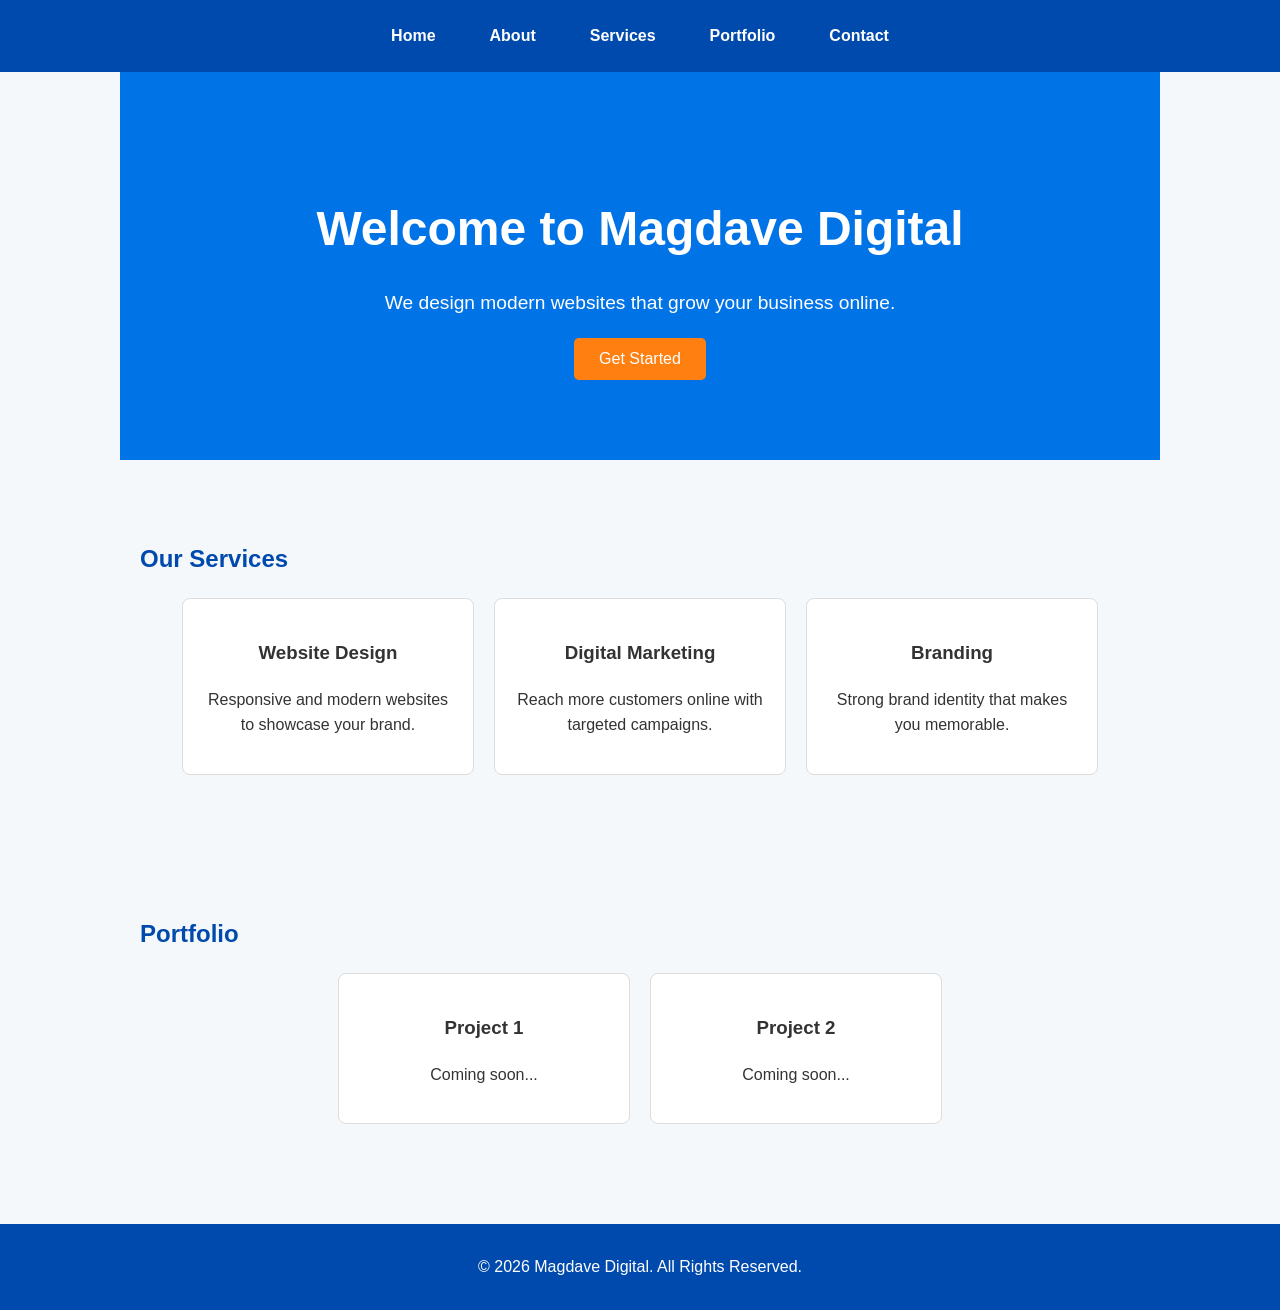
==== index.html @ f0c23b48 "Add files via upload" ====
<!DOCTYPE html>
<html>
<head>
  <title>Magdave Digital</title>
  <link rel="stylesheet" href="style.css">
</head>
<body>

<nav>
  <a href="index.html">Home</a>
  <a href="about.html">About</a>
  <a href="services.html">Services</a>
  <a href="portfolio.html">Portfolio</a>
  <a href="contact.html">Contact</a>
</nav>

<!-- Hero Section -->
<section class="hero">
  <h1>Welcome to Magdave Digital</h1>
  <p>We design modern websites that grow your business online.</p>
  <button class="btn">Get Started</button>
</section>

<!-- Services Preview -->
<section>
  <h2>Our Services</h2>
  <div class="card-container">
    <div class="card">
      <h3>Website Design</h3>
      <p>Responsive and modern websites to showcase your brand.</p>
    </div>
    <div class="card">
      <h3>Digital Marketing</h3>
      <p>Reach more customers online with targeted campaigns.</p>
    </div>
    <div class="card">
      <h3>Branding</h3>
      <p>Strong brand identity that makes you memorable.</p>
    </div>
  </div>
</section>

<!-- Portfolio Preview -->
<section>
  <h2>Portfolio</h2>
  <div class="card-container">
    <div class="card">
      <h3>Project 1</h3>
      <p>Coming soon...</p>
    </div>
    <div class="card">
      <h3>Project 2</h3>
      <p>Coming soon...</p>
    </div>
  </div>
</section>

<footer>
  &copy; 2026 Magdave Digital. All Rights Reserved.
</footer>

</body>
</html>
---- style.css ----
/* General Styles */
body {
  font-family: Arial, sans-serif;
  margin: 0;
  padding: 0;
  line-height: 1.6;
  background-color: #f4f8fb;
  color: #333;
}

/* Navigation */
nav {
  background-color: #004aad; /* blue */
  padding: 15px 20px;
  display: flex;
  justify-content: center;
  flex-wrap: wrap;
}

nav {
  background-color: #004aad; /* blue */
  padding: 15px 20px;
  display: flex;
  justify-content: center;
  flex-wrap: wrap;
  position: sticky;   /* makes it stick */
  top: 0;             /* sticks at the top */
  z-index: 1000;      /* stays above other content */
}

nav a {
  color: white;
  margin: 0 15px;
  text-decoration: none;
  font-weight: bold;
  padding: 8px 12px;
  transition: background 0.3s;
  border-radius: 4px;
}

nav a:hover {
  background-color: #ff7f11; /* orange hover */
  color: #fff;
}

/* Hero Section */
.hero {
  text-align: center;
  padding: 80px 20px;
  background: #0073e6; /* lighter blue */
  color: #fff;
}

.hero h1 {
  font-size: 3em;
  margin-bottom: 20px;
}

.hero p {
  font-size: 1.2em;
}

/* Buttons */
button, .btn {
  background-color: #ff7f11; /* orange */
  color: #fff;
  border: none;
  padding: 12px 25px;
  cursor: pointer;
  font-size: 1em;
  border-radius: 5px;
  transition: background 0.3s;
}

button:hover, .btn:hover {
  background-color: #e66600;
}

/* Sections */
section {
  padding: 60px 20px;
  max-width: 1000px;
  margin: auto;
}

/* Headings */
h2 {
  color: #004aad; /* blue headings */
  margin-bottom: 20px;
}

/* Services / Portfolio Cards */
.card-container {
  display: flex;
  flex-wrap: wrap;
  justify-content: center;
  gap: 20px;
}

.card {
  background-color: #fff;
  border: 1px solid #ddd;
  border-radius: 8px;
  padding: 20px;
  width: 250px;
  text-align: center;
  transition: transform 0.3s;
}

.card:hover {
  transform: translateY(-5px);
  box-shadow: 0 8px 20px rgba(0,0,0,0.1);
}

/* Contact Form */
form {
  display: flex;
  flex-direction: column;
  max-width: 500px;
  margin: auto;
}

form input, form textarea {
  padding: 12px;
  margin-bottom: 15px;
  border-radius: 5px;
  border: 1px solid #ccc;
}

form button {
  align-self: center;
}

/* Footer */
footer {
  text-align: center;
  padding: 30px 20px;
  background-color: #004aad;
  color: #fff;
  margin-top: 40px;
}

/* Responsive */
@media(max-width:768px){
  .card-container {
    flex-direction: column;
    align-items: center;
  }
}

@media(max-width:768px){
  nav {
    flex-direction: column;
    align-items: center;
  }

  nav a {
    margin: 5px 0;
  }

  .card-container {
    flex-direction: column;
    align-items: center;
  }

  .hero h1 {
    font-size: 2em;
  }

  section {
    padding: 40px 15px;
  }
}
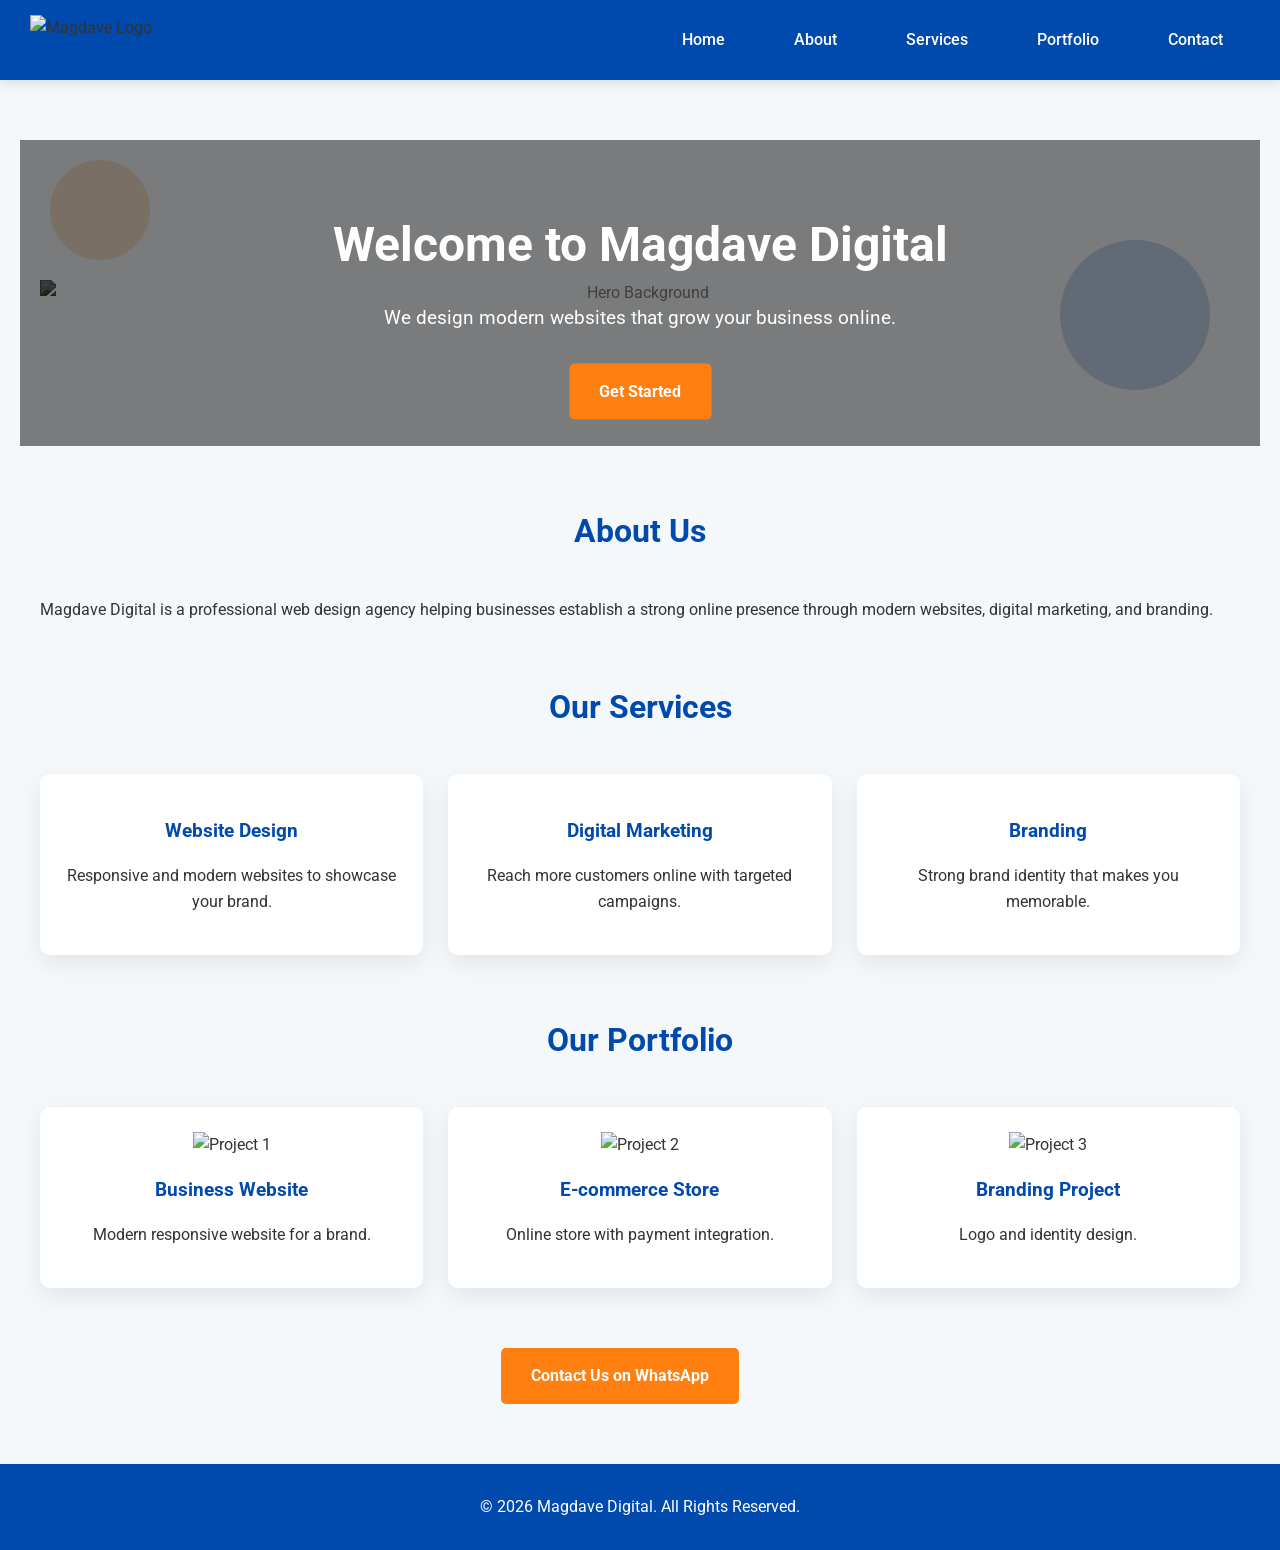
==== commit 981180f2: "Add files via upload" ====
--- a/index.html
+++ b/index.html
@@ -1,28 +1,49 @@
 <!DOCTYPE html>
-<html>
+<html lang="en">
 <head>
+  <meta charset="UTF-8">
+  <meta name="viewport" content="width=device-width, initial-scale=1.0">
   <title>Magdave Digital</title>
   <link rel="stylesheet" href="style.css">
+  <link href="https://fonts.googleapis.com/css2?family=Roboto:wght@400;500;700&display=swap" rel="stylesheet">
 </head>
 <body>
 
-<nav>
-  <a href="index.html">Home</a>
-  <a href="about.html">About</a>
-  <a href="services.html">Services</a>
-  <a href="portfolio.html">Portfolio</a>
-  <a href="contact.html">Contact</a>
+<!-- NAVBAR -->
+<nav class="navbar" id="navbar">
+  <div class="logo-container">
+    <img src="images/logo.png" class="logo" alt="Magdave Logo">
+    <span class="hamburger" id="hamburger">&#9776;</span>
+  </div>
+  <div class="nav-links" id="nav-links">
+    <a href="#hero">Home</a>
+    <a href="#about">About</a>
+    <a href="#services">Services</a>
+    <a href="#portfolio">Portfolio</a>
+    <a href="#contact">Contact</a>
+  </div>
 </nav>
 
-<!-- Hero Section -->
-<section class="hero">
-  <h1>Welcome to Magdave Digital</h1>
-  <p>We design modern websites that grow your business online.</p>
-  <button class="btn">Get Started</button>
+<!-- HERO SECTION -->
+<section class="hero" id="hero">
+  <img src="images/hero.jpg" alt="Hero Background" class="hero-img">
+  <div class="hero-content">
+    <h1>Welcome to Magdave Digital</h1>
+    <p>We design modern websites that grow your business online.</p>
+    <a href="https://wa.me/2348166101044?text=Hello%20Magdave%20Digital" class="btn" target="_blank">Get Started</a>
+  </div>
+  <div class="shape" style="width:100px;height:100px;top:20px;left:30px;background:#ff7f11;"></div>
+  <div class="shape" style="width:150px;height:150px;top:100px;right:50px;background:#004aad;"></div>
 </section>
 
-<!-- Services Preview -->
-<section>
+<!-- ABOUT -->
+<section id="about">
+  <h2>About Us</h2>
+  <p>Magdave Digital is a professional web design agency helping businesses establish a strong online presence through modern websites, digital marketing, and branding.</p>
+</section>
+
+<!-- SERVICES -->
+<section id="services">
   <h2>Our Services</h2>
   <div class="card-container">
     <div class="card">
@@ -40,24 +61,41 @@
   </div>
 </section>
 
-<!-- Portfolio Preview -->
-<section>
-  <h2>Portfolio</h2>
+<!-- PORTFOLIO -->
+<section id="portfolio">
+  <h2>Our Portfolio</h2>
   <div class="card-container">
-    <div class="card">
-      <h3>Project 1</h3>
-      <p>Coming soon...</p>
+
+    <div class="card portfolio-item">
+      <img src="images/project1.jpg" alt="Project 1">
+      <h3>Business Website</h3>
+      <p>Modern responsive website for a brand.</p>
     </div>
-    <div class="card">
-      <h3>Project 2</h3>
-      <p>Coming soon...</p>
+
+    <div class="card portfolio-item">
+      <img src="images/project2.jpg" alt="Project 2">
+      <h3>E-commerce Store</h3>
+      <p>Online store with payment integration.</p>
+    </div>
+
+    <div class="card portfolio-item">
+      <img src="images/project3.jpg" alt="Project 3">
+      <h3>Branding Project</h3>
+      <p>Logo and identity design.</p>
     </div>
   </div>
 </section>
 
+<!-- CONTACT CTA -->
+<section id="contact" style="text-align:center;margin:60px 0;">
+  <a href="https://wa.me/2348166101044?text=Hello%20Magdave%20Digital" class="btn" target="_blank">Contact Us on WhatsApp</a>
+</section>
+
+<!-- FOOTER -->
 <footer>
   &copy; 2026 Magdave Digital. All Rights Reserved.
 </footer>
 
+<script src="script.js"></script>
 </body>
 </html>
--- a/style.css
+++ b/style.css
@@ -8,166 +8,298 @@
   color: #333;
 }
 
-/* Navigation */
+/* NAVIGATION */
 nav {
-  background-color: #004aad; /* blue */
+  background-color: #f1f3f5; /* brand blue */
   padding: 15px 20px;
   display: flex;
   justify-content: center;
-  flex-wrap: wrap;
-}
-
-nav {
-  background-color: #004aad; /* blue */
-  padding: 15px 20px;
-  display: flex;
-  justify-content: center;
-  flex-wrap: wrap;
-  position: sticky;   /* makes it stick */
-  top: 0;             /* sticks at the top */
-  z-index: 1000;      /* stays above other content */
+  align-items: center;
+  flex-wrap: wrap;
+}
+
+nav img.logo {
+  height: 50px;
+  margin-right: 20px;
 }
 
 nav a {
-  color: white;
+  color: #ffffff;
   margin: 0 15px;
   text-decoration: none;
   font-weight: bold;
   padding: 8px 12px;
-  transition: background 0.3s;
   border-radius: 4px;
+  transition: background 0.3s, color 0.3s;
 }
 
 nav a:hover {
-  background-color: #ff7f11; /* orange hover */
+  background-color: #ff7f11; /* bright orange hover */
   color: #fff;
 }
 
-/* Hero Section */
+/* HERO */
 .hero {
   text-align: center;
-  padding: 80px 20px;
-  background: #0073e6; /* lighter blue */
+  padding: 100px 20px;
+  background-size: cover;
+  background-position: center;
   color: #fff;
-}
-
-.hero h1 {
-  font-size: 3em;
-  margin-bottom: 20px;
-}
-
-.hero p {
-  font-size: 1.2em;
-}
-
-/* Buttons */
+  position: relative;
+}
+
+.hero::after {
+  content: "";
+  position: absolute;
+  top: 0;
+  left: 0;
+  width: 100%;
+  height: 100%;
+  background: rgba(0,0,0,0.5); /* overlay for readability */
+  z-index: 1;
+}
+
+.hero-content {
+  position: relative;
+  z-index: 2;
+}
+
+/* BUTTONS / CTAs */
 button, .btn {
-  background-color: #ff7f11; /* orange */
+  background-color: #ff7f11; /* bright orange */
   color: #fff;
   border: none;
   padding: 12px 25px;
   cursor: pointer;
   font-size: 1em;
   border-radius: 5px;
+  text-decoration: none;
+  display: inline-block;
   transition: background 0.3s;
 }
 
 button:hover, .btn:hover {
-  background-color: #e66600;
-}
-
-/* Sections */
+  background-color: #e66600; /* darker orange on hover */
+}
+
+/* SECTIONS */
 section {
   padding: 60px 20px;
   max-width: 1000px;
   margin: auto;
 }
 
-/* Headings */
+/* HEADINGS */
 h2 {
-  color: #004aad; /* blue headings */
+  color: #004aad; /* brand blue for headings */
   margin-bottom: 20px;
 }
 
-/* Services / Portfolio Cards */
-.card-container {
+/* CARDS */
+.card-container, .about-cards, .portfolio-cards {
   display: flex;
   flex-wrap: wrap;
   justify-content: center;
   gap: 20px;
 }
 
-.card {
+.card, .about-cards .card, .portfolio-cards .card {
   background-color: #fff;
-  border: 1px solid #ddd;
-  border-radius: 8px;
+  border-radius: 10px;
   padding: 20px;
-  width: 250px;
-  text-align: center;
-  transition: transform 0.3s;
+  flex: 1 1 300px;
+  text-align: center;
+  box-shadow: 0 8px 20px rgba(0,0,0,0.05);
+  transition: transform 0.3s, box-shadow 0.3s;
 }
 
 .card:hover {
   transform: translateY(-5px);
-  box-shadow: 0 8px 20px rgba(0,0,0,0.1);
-}
-
-/* Contact Form */
-form {
-  display: flex;
-  flex-direction: column;
-  max-width: 500px;
-  margin: auto;
-}
-
-form input, form textarea {
-  padding: 12px;
+  box-shadow: 0 12px 25px rgba(0,0,0,0.1);
+}
+
+/* Portfolio images */
+.portfolio-cards img {
+  width: 100%;
+  border-radius: 10px;
   margin-bottom: 15px;
-  border-radius: 5px;
-  border: 1px solid #ccc;
-}
-
-form button {
-  align-self: center;
-}
-
-/* Footer */
+}
+
+/* FOOTER */
 footer {
   text-align: center;
   padding: 30px 20px;
-  background-color: #004aad;
+  background-color: #004aad; /* brand blue */
   color: #fff;
   margin-top: 40px;
 }
 
 /* Responsive */
 @media(max-width:768px){
-  .card-container {
+  nav {
+    flex-direction: column;
+  }
+  nav img.logo {
+    margin-bottom: 10px;
+  }
+  .card-container, .about-cards, .portfolio-cards {
     flex-direction: column;
     align-items: center;
   }
 }
 
+/* Services Cards */
+.services-cards {
+  display: flex;
+  flex-wrap: wrap;
+  justify-content: center;
+  gap: 20px;
+  max-width: 1200px;
+  margin: 50px auto;
+}
+
+.services-cards .card {
+  background: #fff;
+  border-radius: 10px;
+  padding: 20px;
+  flex: 1 1 300px;
+  text-align: center;
+  box-shadow: 0 8px 20px rgba(0,0,0,0.05);
+  transition: transform 0.3s, box-shadow 0.3s;
+}
+
+.services-cards .card:hover {
+  transform: translateY(-5px);
+  box-shadow: 0 12px 25px rgba(0,0,0,0.1);
+}
+
+.services-cards img {
+  width: 100%;
+  border-radius: 10px;
+  margin-bottom: 15px;
+}
+
+/* Why Choose Us Cards */
+.why-choose-us {
+  max-width: 1000px;
+  margin: 50px auto;
+  text-align: center;
+}
+
+.why-choose-us .card-container {
+  display: flex;
+  flex-wrap: wrap;
+  justify-content: center;
+  gap: 20px;
+}
+
+.why-choose-us .card {
+  flex: 1 1 250px;
+  background: #fff;
+  border-radius: 10px;
+  padding: 20px;
+  box-shadow: 0 8px 20px rgba(0,0,0,0.05);
+  transition: transform 0.3s, box-shadow 0.3s;
+}
+
+.why-choose-us .card:hover {
+  transform: translateY(-5px);
+  box-shadow: 0 12px 25px rgba(0,0,0,0.1);
+}
+
+.why-choose-us h2 {
+  color: #004aad;
+  margin-bottom: 30px;
+}
+
+/* Responsive */
 @media(max-width:768px){
-  nav {
+  .services-cards, .why-choose-us .card-container {
     flex-direction: column;
     align-items: center;
   }
-
-  nav a {
-    margin: 5px 0;
-  }
-
-  .card-container {
-    flex-direction: column;
-    align-items: center;
-  }
-
-  .hero h1 {
-    font-size: 2em;
-  }
-
-  section {
-    padding: 40px 15px;
-  }
+}
+
+nav {
+  background-color: #004aad; /* blue */
+  padding: 15px 20px;
+  display: flex;
+  justify-content: center;
+  flex-wrap: wrap;
+  position: sticky;   /* makes it stick */
+  top: 0;             /* sticks at the top */
+  z-index: 1000;      /* stays above other content */
+}
+
+/* GENERAL */
+body {
+  font-family: 'Roboto', sans-serif;
+  margin: 0; padding: 0;
+  line-height: 1.6;
+  background-color: #f4f8fb;
+  color: #333;
+  scroll-behavior: smooth;
+  overflow-x: hidden;
+}
+
+/* NAVBAR */
+.navbar {
+  position: sticky; top: 0;
+  display: flex; justify-content: space-between; align-items: center;
+  padding: 15px 30px;
+  background-color: #004aad;
+  z-index: 1000;
+  box-shadow: 0 4px 10px rgba(0,0,0,0.1);
+  transition: background 0.3s;
+}
+
+.navbar.scrolled { background-color: rgba(0,74,173,0.95); }
+
+.logo-container { display: flex; align-items: center; gap: 15px; }
+
+.logo { height: 50px; }
+
+.nav-links { display: flex; gap: 15px; }
+
+.nav-links a {
+  color: #fff; text-decoration: none; font-weight: 500;
+  padding: 8px 12px; border-radius: 4px;
+  transition: 0.3s;
+}
+.nav-links a:hover { background-color: #ff7f11; transform: scale(1.05); }
+
+/* Hamburger Menu */
+.hamburger { display:none; font-size:30px; cursor:pointer; color:#fff; }
+
+/* HERO */
+.hero { position: relative; text-align: center; overflow: hidden; padding:140px 20px; }
+.hero-img { width:100%; height:auto; filter: brightness(50%); display:block; }
+.hero-content { position: absolute; top:50%; left:50%; transform: translate(-50%,-50%); color:#fff; max-width:800px; }
+.hero-content h1 { font-size:3em; margin-bottom:20px; }
+.hero-content p { font-size:1.2em; margin-bottom:30px; }
+.btn { background-color:#ff7f11; color:#fff; padding:15px 30px; text-decoration:none; font-weight:bold; border-radius:5px; transition:0.3s; }
+.btn:hover { background-color:#e66600; transform:scale(1.05); }
+
+/* CARDS */
+section { max-width:1200px; margin:60px auto; padding:0 20px; position: relative; }
+section h2 { text-align:center; color:#004aad; margin-bottom:40px; font-size:2em; }
+.card-container { display:flex; gap:25px; flex-wrap:wrap; justify-content:center; }
+.card { background:#fff; border-radius:10px; padding:25px; width:280px; text-align:center; box-shadow:0 8px 25px rgba(0,0,0,0.08); transition: transform 0.3s, box-shadow 0.3s; }
+.card:hover { transform:translateY(-10px); box-shadow:0 12px 30px rgba(0,0,0,0.15); }
+.card h3 { color:#004aad; margin-bottom:15px; }
+
+/* FLOATING SHAPES */
+.shape { position:absolute; border-radius:50%; opacity:0.2; z-index:0; animation: float 6s ease-in-out infinite alternate; }
+@keyframes float { 0% { transform: translateY(0px) translateX(0px); } 100% { transform: translateY(-20px) translateX(20px); } }
+
+/* FOOTER */
+footer { text-align:center; padding:30px 20px; background:#004aad; color:#fff; margin-top:60px; }
+
+/* RESPONSIVE */
+@media(max-width:900px) {
+  .card-container { flex-direction:column; align-items:center; }
+  .hero-content h1 { font-size:2.2em; }
+  .nav-links { display:none; flex-direction:column; background:#004aad; position:absolute; top:60px; right:0; width:200px; border-radius:5px; padding:15px; }
+  .nav-links.active { display:flex; }
+  .hamburger { display:block; }
 }
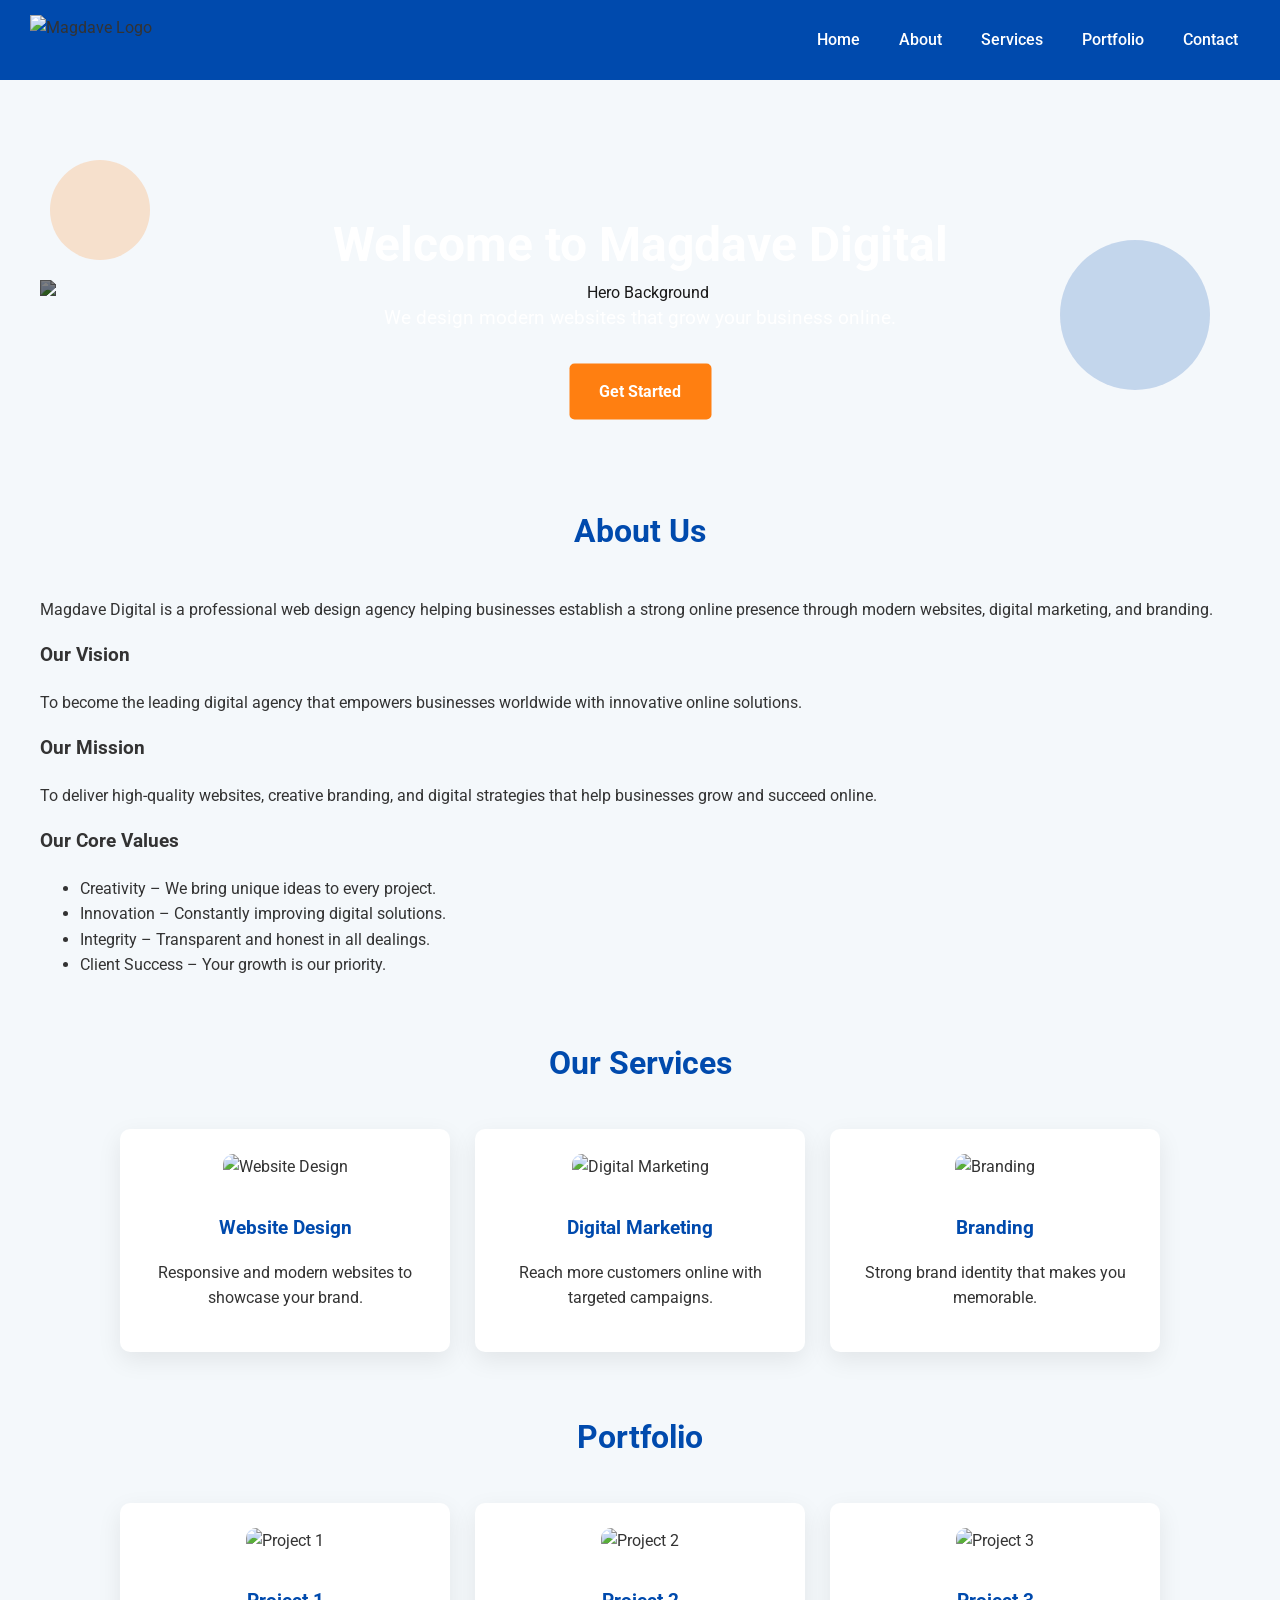
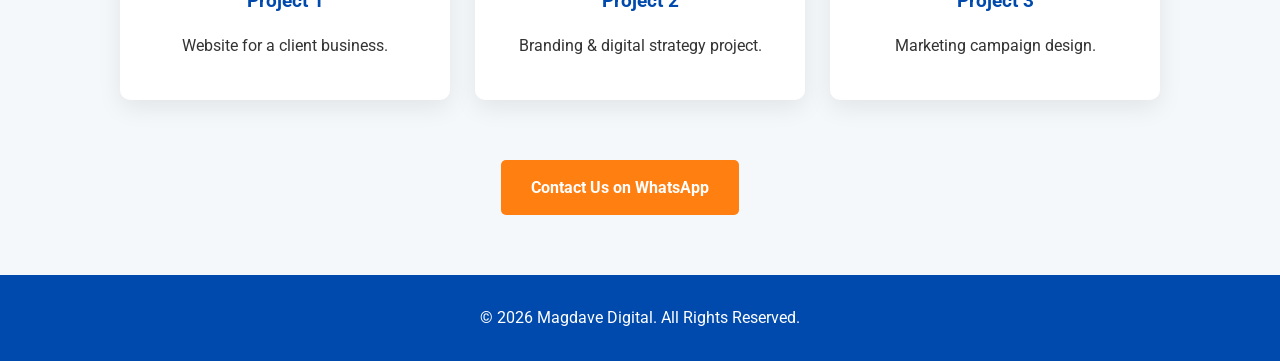
==== commit 3593ce54: "Add files via upload" ====
--- a/index.html
+++ b/index.html
@@ -12,76 +12,96 @@
 <!-- NAVBAR -->
 <nav class="navbar" id="navbar">
   <div class="logo-container">
-    <img src="images/logo.png" class="logo" alt="Magdave Logo">
+    <!-- Logo Placeholder -->
+    <img src="https://res.cloudinary.com/dzq20rwzg/image/upload/v1773818804/logo_nztpli.png" class="logo" alt="Magdave Logo">
     <span class="hamburger" id="hamburger">&#9776;</span>
   </div>
   <div class="nav-links" id="nav-links">
-    <a href="#hero">Home</a>
-    <a href="#about">About</a>
-    <a href="#services">Services</a>
-    <a href="#portfolio">Portfolio</a>
-    <a href="#contact">Contact</a>
+    <a href="index.html">Home</a>
+    <a href="about.html">About</a>
+    <a href="services.html">Services</a>
+    <a href="portfolio.html">Portfolio</a>
+    <a href="contact.html">Contact</a>
   </div>
 </nav>
 
 <!-- HERO SECTION -->
 <section class="hero" id="hero">
-  <img src="images/hero.jpg" alt="Hero Background" class="hero-img">
+  <!-- Hero Image Placeholder -->
+  <img src="https://res.cloudinary.com/dzq20rwzg/image/upload/v1773818803/hero_hyhqhw.jpg" alt="Hero Background" class="hero-img">
   <div class="hero-content">
     <h1>Welcome to Magdave Digital</h1>
     <p>We design modern websites that grow your business online.</p>
     <a href="https://wa.me/2348166101044?text=Hello%20Magdave%20Digital" class="btn" target="_blank">Get Started</a>
   </div>
+  <!-- Decorative shapes -->
   <div class="shape" style="width:100px;height:100px;top:20px;left:30px;background:#ff7f11;"></div>
   <div class="shape" style="width:150px;height:150px;top:100px;right:50px;background:#004aad;"></div>
 </section>
 
-<!-- ABOUT -->
+<!-- ABOUT SECTION -->
 <section id="about">
   <h2>About Us</h2>
   <p>Magdave Digital is a professional web design agency helping businesses establish a strong online presence through modern websites, digital marketing, and branding.</p>
+
+  <!-- Vision -->
+  <h3>Our Vision</h3>
+  <p>To become the leading digital agency that empowers businesses worldwide with innovative online solutions.</p>
+
+  <!-- Mission -->
+  <h3>Our Mission</h3>
+  <p>To deliver high-quality websites, creative branding, and digital strategies that help businesses grow and succeed online.</p>
+
+  <!-- Core Values -->
+  <h3>Our Core Values</h3>
+  <ul>
+    <li>Creativity – We bring unique ideas to every project.</li>
+    <li>Innovation – Constantly improving digital solutions.</li>
+    <li>Integrity – Transparent and honest in all dealings.</li>
+    <li>Client Success – Your growth is our priority.</li>
+  </ul>
 </section>
 
-<!-- SERVICES -->
+<!-- SERVICES SECTION -->
 <section id="services">
   <h2>Our Services</h2>
   <div class="card-container">
     <div class="card">
+      <img src="https://res.cloudinary.com/dzq20rwzg/image/upload/v1773819489/african-american-it-professional-managing-ai-system-machine-learning_pyeizo.jpg" alt="Website Design">
       <h3>Website Design</h3>
       <p>Responsive and modern websites to showcase your brand.</p>
     </div>
     <div class="card">
+      <img src="https://res.cloudinary.com/dzq20rwzg/image/upload/v1773819485/digital-marketing-icons-vector-6266766_zmsrp7.avif" alt="Digital Marketing">
       <h3>Digital Marketing</h3>
       <p>Reach more customers online with targeted campaigns.</p>
     </div>
     <div class="card">
+      <img src="https://res.cloudinary.com/dzq20rwzg/image/upload/v1773819485/images_8_zedcwt.jpg" alt="Branding">
       <h3>Branding</h3>
       <p>Strong brand identity that makes you memorable.</p>
     </div>
   </div>
 </section>
 
-<!-- PORTFOLIO -->
+<!-- PORTFOLIO SECTION -->
 <section id="portfolio">
-  <h2>Our Portfolio</h2>
+  <h2>Portfolio</h2>
   <div class="card-container">
-
     <div class="card portfolio-item">
-      <img src="images/project1.jpg" alt="Project 1">
-      <h3>Business Website</h3>
-      <p>Modern responsive website for a brand.</p>
+      <img src="https://res.cloudinary.com/dzq20rwzg/image/upload/v1770821874/new_logo_dkn0au.jpg" alt="Project 1">
+      <h3>Project 1</h3>
+      <p>Website for a client business.</p>
     </div>
-
     <div class="card portfolio-item">
-      <img src="images/project2.jpg" alt="Project 2">
-      <h3>E-commerce Store</h3>
-      <p>Online store with payment integration.</p>
+      <img src="https://res.cloudinary.com/dzq20rwzg/image/upload/v1770841883/real_log_sjfwdt.jpg" alt="Project 2">
+      <h3>Project 2</h3>
+      <p>Branding & digital strategy project.</p>
     </div>
-
     <div class="card portfolio-item">
-      <img src="images/project3.jpg" alt="Project 3">
-      <h3>Branding Project</h3>
-      <p>Logo and identity design.</p>
+      <img src="https://res.cloudinary.com/dzq20rwzg/image/upload/v1773819485/digital-marketing-icons-vector-6266766_zmsrp7.avif" alt="Project 3">
+      <h3>Project 3</h3>
+      <p>Marketing campaign design.</p>
     </div>
   </div>
 </section>
--- a/style.css
+++ b/style.css
@@ -1,240 +1,10 @@
-/* General Styles */
-body {
-  font-family: Arial, sans-serif;
-  margin: 0;
-  padding: 0;
-  line-height: 1.6;
-  background-color: #f4f8fb;
-  color: #333;
-}
-
-/* NAVIGATION */
-nav {
-  background-color: #f1f3f5; /* brand blue */
-  padding: 15px 20px;
-  display: flex;
-  justify-content: center;
-  align-items: center;
-  flex-wrap: wrap;
-}
-
-nav img.logo {
-  height: 50px;
-  margin-right: 20px;
-}
-
-nav a {
-  color: #ffffff;
-  margin: 0 15px;
-  text-decoration: none;
-  font-weight: bold;
-  padding: 8px 12px;
-  border-radius: 4px;
-  transition: background 0.3s, color 0.3s;
-}
-
-nav a:hover {
-  background-color: #ff7f11; /* bright orange hover */
-  color: #fff;
-}
-
-/* HERO */
-.hero {
-  text-align: center;
-  padding: 100px 20px;
-  background-size: cover;
-  background-position: center;
-  color: #fff;
-  position: relative;
-}
-
-.hero::after {
-  content: "";
-  position: absolute;
-  top: 0;
-  left: 0;
-  width: 100%;
-  height: 100%;
-  background: rgba(0,0,0,0.5); /* overlay for readability */
-  z-index: 1;
-}
-
-.hero-content {
-  position: relative;
-  z-index: 2;
-}
-
-/* BUTTONS / CTAs */
-button, .btn {
-  background-color: #ff7f11; /* bright orange */
-  color: #fff;
-  border: none;
-  padding: 12px 25px;
-  cursor: pointer;
-  font-size: 1em;
-  border-radius: 5px;
-  text-decoration: none;
-  display: inline-block;
-  transition: background 0.3s;
-}
-
-button:hover, .btn:hover {
-  background-color: #e66600; /* darker orange on hover */
-}
-
-/* SECTIONS */
-section {
-  padding: 60px 20px;
-  max-width: 1000px;
-  margin: auto;
-}
-
-/* HEADINGS */
-h2 {
-  color: #004aad; /* brand blue for headings */
-  margin-bottom: 20px;
-}
-
-/* CARDS */
-.card-container, .about-cards, .portfolio-cards {
-  display: flex;
-  flex-wrap: wrap;
-  justify-content: center;
-  gap: 20px;
-}
-
-.card, .about-cards .card, .portfolio-cards .card {
-  background-color: #fff;
-  border-radius: 10px;
-  padding: 20px;
-  flex: 1 1 300px;
-  text-align: center;
-  box-shadow: 0 8px 20px rgba(0,0,0,0.05);
-  transition: transform 0.3s, box-shadow 0.3s;
-}
-
-.card:hover {
-  transform: translateY(-5px);
-  box-shadow: 0 12px 25px rgba(0,0,0,0.1);
-}
-
-/* Portfolio images */
-.portfolio-cards img {
-  width: 100%;
-  border-radius: 10px;
-  margin-bottom: 15px;
-}
-
-/* FOOTER */
-footer {
-  text-align: center;
-  padding: 30px 20px;
-  background-color: #004aad; /* brand blue */
-  color: #fff;
-  margin-top: 40px;
-}
-
-/* Responsive */
-@media(max-width:768px){
-  nav {
-    flex-direction: column;
-  }
-  nav img.logo {
-    margin-bottom: 10px;
-  }
-  .card-container, .about-cards, .portfolio-cards {
-    flex-direction: column;
-    align-items: center;
-  }
-}
-
-/* Services Cards */
-.services-cards {
-  display: flex;
-  flex-wrap: wrap;
-  justify-content: center;
-  gap: 20px;
-  max-width: 1200px;
-  margin: 50px auto;
-}
-
-.services-cards .card {
-  background: #fff;
-  border-radius: 10px;
-  padding: 20px;
-  flex: 1 1 300px;
-  text-align: center;
-  box-shadow: 0 8px 20px rgba(0,0,0,0.05);
-  transition: transform 0.3s, box-shadow 0.3s;
-}
-
-.services-cards .card:hover {
-  transform: translateY(-5px);
-  box-shadow: 0 12px 25px rgba(0,0,0,0.1);
-}
-
-.services-cards img {
-  width: 100%;
-  border-radius: 10px;
-  margin-bottom: 15px;
-}
-
-/* Why Choose Us Cards */
-.why-choose-us {
-  max-width: 1000px;
-  margin: 50px auto;
-  text-align: center;
-}
-
-.why-choose-us .card-container {
-  display: flex;
-  flex-wrap: wrap;
-  justify-content: center;
-  gap: 20px;
-}
-
-.why-choose-us .card {
-  flex: 1 1 250px;
-  background: #fff;
-  border-radius: 10px;
-  padding: 20px;
-  box-shadow: 0 8px 20px rgba(0,0,0,0.05);
-  transition: transform 0.3s, box-shadow 0.3s;
-}
-
-.why-choose-us .card:hover {
-  transform: translateY(-5px);
-  box-shadow: 0 12px 25px rgba(0,0,0,0.1);
-}
-
-.why-choose-us h2 {
-  color: #004aad;
-  margin-bottom: 30px;
-}
-
-/* Responsive */
-@media(max-width:768px){
-  .services-cards, .why-choose-us .card-container {
-    flex-direction: column;
-    align-items: center;
-  }
-}
-
-nav {
-  background-color: #004aad; /* blue */
-  padding: 15px 20px;
-  display: flex;
-  justify-content: center;
-  flex-wrap: wrap;
-  position: sticky;   /* makes it stick */
-  top: 0;             /* sticks at the top */
-  z-index: 1000;      /* stays above other content */
-}
-
-/* GENERAL */
+/* =========================
+   GENERAL STYLES
+========================= */
 body {
   font-family: 'Roboto', sans-serif;
-  margin: 0; padding: 0;
+  margin: 0; 
+  padding: 0;
   line-height: 1.6;
   background-color: #f4f8fb;
   color: #333;
@@ -242,64 +12,194 @@
   overflow-x: hidden;
 }
 
-/* NAVBAR */
+a { text-decoration: none; }
+
+/* =========================
+   NAVBAR
+========================= */
 .navbar {
-  position: sticky; top: 0;
-  display: flex; justify-content: space-between; align-items: center;
+  background-color: #004aad; /* brand blue */
   padding: 15px 30px;
-  background-color: #004aad;
+  display: flex;
+  justify-content: space-between;
+  align-items: center;
+  position: sticky;
+  top: 0;
   z-index: 1000;
-  box-shadow: 0 4px 10px rgba(0,0,0,0.1);
-  transition: background 0.3s;
-}
-
-.navbar.scrolled { background-color: rgba(0,74,173,0.95); }
+}
 
 .logo-container { display: flex; align-items: center; gap: 15px; }
-
 .logo { height: 50px; }
 
-.nav-links { display: flex; gap: 15px; }
+.nav-links {
+  display: flex; 
+  gap: 15px;
+}
 
 .nav-links a {
-  color: #fff; text-decoration: none; font-weight: 500;
-  padding: 8px 12px; border-radius: 4px;
+  color: #fff;
+  font-weight: 500;
+  padding: 8px 12px;
+  border-radius: 4px;
   transition: 0.3s;
 }
-.nav-links a:hover { background-color: #ff7f11; transform: scale(1.05); }
-
-/* Hamburger Menu */
-.hamburger { display:none; font-size:30px; cursor:pointer; color:#fff; }
-
-/* HERO */
-.hero { position: relative; text-align: center; overflow: hidden; padding:140px 20px; }
-.hero-img { width:100%; height:auto; filter: brightness(50%); display:block; }
-.hero-content { position: absolute; top:50%; left:50%; transform: translate(-50%,-50%); color:#fff; max-width:800px; }
-.hero-content h1 { font-size:3em; margin-bottom:20px; }
-.hero-content p { font-size:1.2em; margin-bottom:30px; }
-.btn { background-color:#ff7f11; color:#fff; padding:15px 30px; text-decoration:none; font-weight:bold; border-radius:5px; transition:0.3s; }
-.btn:hover { background-color:#e66600; transform:scale(1.05); }
-
-/* CARDS */
-section { max-width:1200px; margin:60px auto; padding:0 20px; position: relative; }
-section h2 { text-align:center; color:#004aad; margin-bottom:40px; font-size:2em; }
-.card-container { display:flex; gap:25px; flex-wrap:wrap; justify-content:center; }
-.card { background:#fff; border-radius:10px; padding:25px; width:280px; text-align:center; box-shadow:0 8px 25px rgba(0,0,0,0.08); transition: transform 0.3s, box-shadow 0.3s; }
-.card:hover { transform:translateY(-10px); box-shadow:0 12px 30px rgba(0,0,0,0.15); }
-.card h3 { color:#004aad; margin-bottom:15px; }
-
-/* FLOATING SHAPES */
-.shape { position:absolute; border-radius:50%; opacity:0.2; z-index:0; animation: float 6s ease-in-out infinite alternate; }
-@keyframes float { 0% { transform: translateY(0px) translateX(0px); } 100% { transform: translateY(-20px) translateX(20px); } }
-
-/* FOOTER */
-footer { text-align:center; padding:30px 20px; background:#004aad; color:#fff; margin-top:60px; }
-
-/* RESPONSIVE */
+
+.nav-links a:hover {
+  background-color: #ff7f11;
+  transform: scale(1.05);
+}
+
+/* Hamburger Menu (Mobile) */
+.hamburger { display: none; font-size: 30px; cursor: pointer; color: #fff; }
+
+/* =========================
+   HERO SECTION
+========================= */
+.hero {
+  position: relative;
+  text-align: center;
+  padding: 140px 20px;
+  overflow: hidden;
+}
+
+.hero-img {
+  width: 100%;
+  height: auto;
+  filter: brightness(50%);
+  display: block;
+}
+
+.hero-content {
+  position: absolute;
+  top: 50%;
+  left: 50%;
+  transform: translate(-50%, -50%);
+  color: #fff;
+  max-width: 800px;
+}
+
+.hero-content h1 {
+  font-size: 3em;
+  margin-bottom: 20px;
+}
+
+.hero-content p {
+  font-size: 1.2em;
+  margin-bottom: 30px;
+}
+
+.btn {
+  background-color: #ff7f11; 
+  color: #fff;
+  padding: 15px 30px;
+  font-weight: bold;
+  border-radius: 5px;
+  display: inline-block;
+  transition: 0.3s;
+}
+
+.btn:hover { background-color: #e66600; transform: scale(1.05); }
+
+/* =========================
+   SECTIONS & HEADINGS
+========================= */
+section {
+  max-width: 1200px;
+  margin: 60px auto;
+  padding: 0 20px;
+  position: relative;
+}
+
+section h2 {
+  text-align: center;
+  color: #004aad;
+  margin-bottom: 40px;
+  font-size: 2em;
+}
+
+/* =========================
+   CARDS (Services / Portfolio / About)
+========================= */
+.card-container, .services-cards, .portfolio-cards, .about-cards {
+  display: flex;
+  flex-wrap: wrap;
+  justify-content: center;
+  gap: 25px;
+}
+
+.card {
+  background: #fff;
+  border-radius: 10px;
+  padding: 25px;
+  width: 280px;
+  text-align: center;
+  box-shadow: 0 8px 25px rgba(0,0,0,0.08);
+  transition: transform 0.3s, box-shadow 0.3s;
+}
+
+.card:hover {
+  transform: translateY(-10px);
+  box-shadow: 0 12px 30px rgba(0,0,0,0.15);
+}
+
+.card h3 {
+  color: #004aad;
+  margin-bottom: 15px;
+}
+
+.card img {
+  width: 100%;
+  border-radius: 10px;
+  margin-bottom: 15px;
+}
+
+/* =========================
+   FLOATING SHAPES (HOME HERO)
+========================= */
+.shape {
+  position: absolute;
+  border-radius: 50%;
+  opacity: 0.2;
+  z-index: 0;
+  animation: float 6s ease-in-out infinite alternate;
+}
+
+@keyframes float {
+  0% { transform: translateY(0px) translateX(0px); }
+  100% { transform: translateY(-20px) translateX(20px); }
+}
+
+/* =========================
+   FOOTER
+========================= */
+footer {
+  text-align: center;
+  padding: 30px 20px;
+  background: #004aad;
+  color: #fff;
+  margin-top: 60px;
+}
+
+/* =========================
+   RESPONSIVE
+========================= */
 @media(max-width:900px) {
-  .card-container { flex-direction:column; align-items:center; }
-  .hero-content h1 { font-size:2.2em; }
-  .nav-links { display:none; flex-direction:column; background:#004aad; position:absolute; top:60px; right:0; width:200px; border-radius:5px; padding:15px; }
-  .nav-links.active { display:flex; }
-  .hamburger { display:block; }
+  .card-container, .services-cards, .portfolio-cards, .about-cards {
+    flex-direction: column;
+    align-items: center;
+  }
+  .hero-content h1 { font-size: 2.2em; }
+  .nav-links {
+    display: none;
+    flex-direction: column;
+    background: #004aad;
+    position: absolute;
+    top: 60px;
+    right: 0;
+    width: 200px;
+    border-radius: 5px;
+    padding: 15px;
+  }
+  .nav-links.active { display: flex; }
+  .hamburger { display: block; }
 }
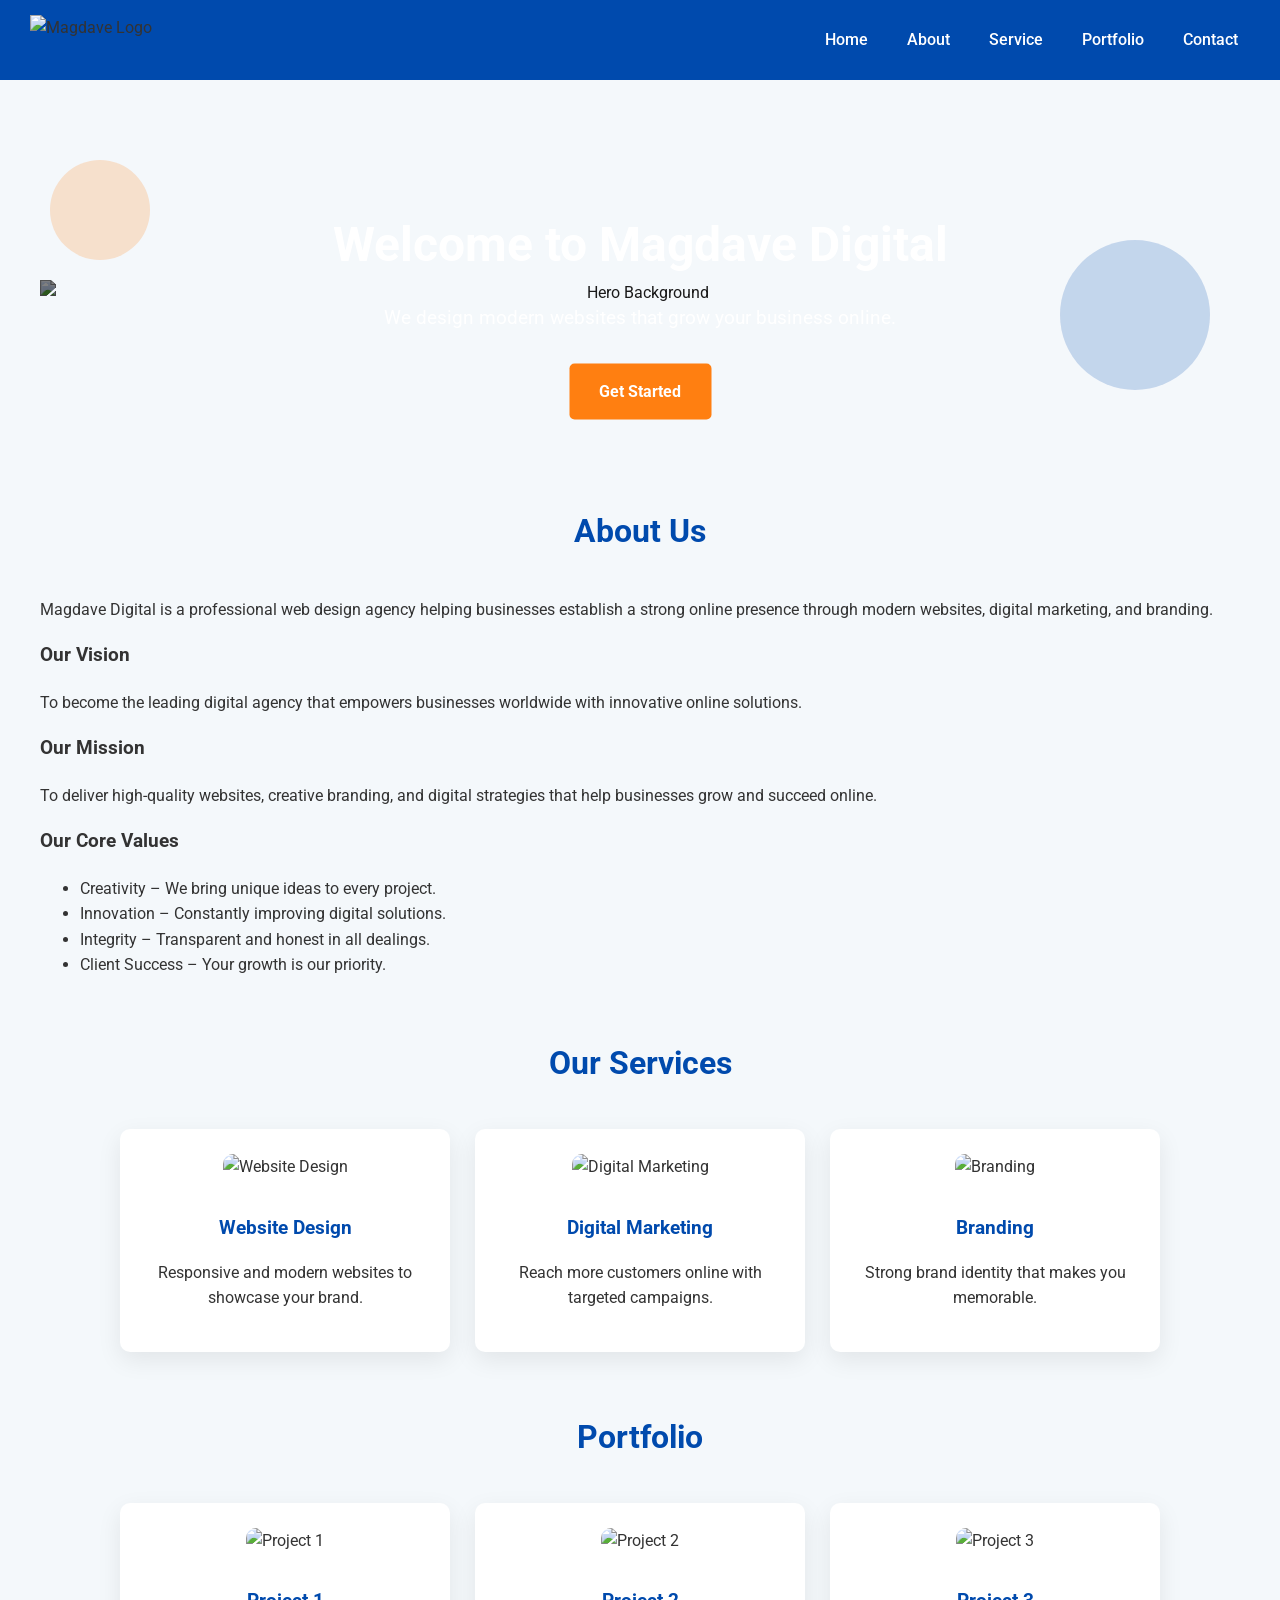
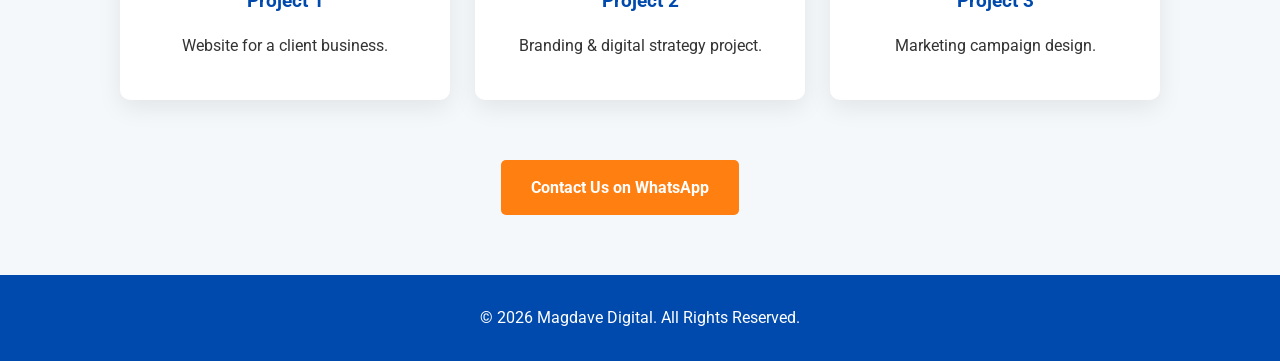
==== commit 3c40b6f0: "Add files via upload" ====
--- a/index.html
+++ b/index.html
@@ -19,7 +19,7 @@
   <div class="nav-links" id="nav-links">
     <a href="index.html">Home</a>
     <a href="about.html">About</a>
-    <a href="services.html">Services</a>
+    <a href="service.html">Service</a>
     <a href="portfolio.html">Portfolio</a>
     <a href="contact.html">Contact</a>
   </div>
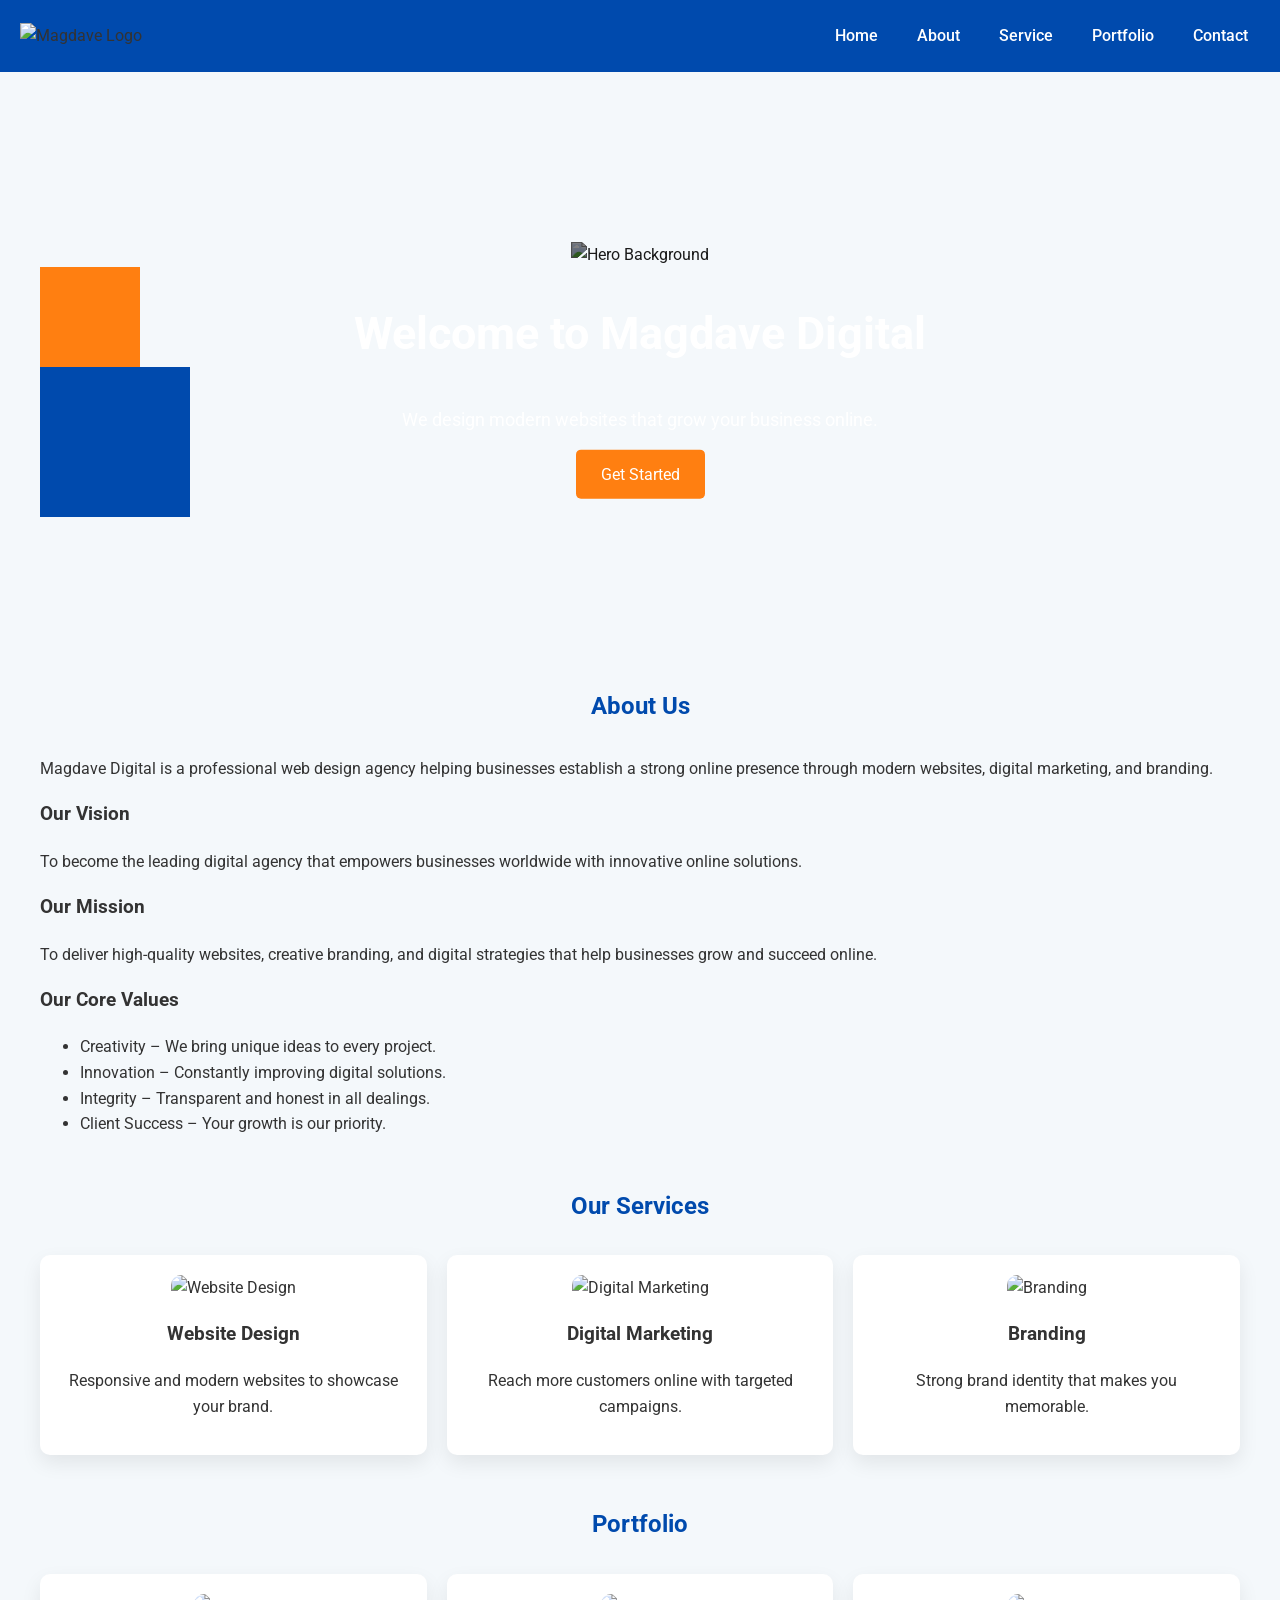
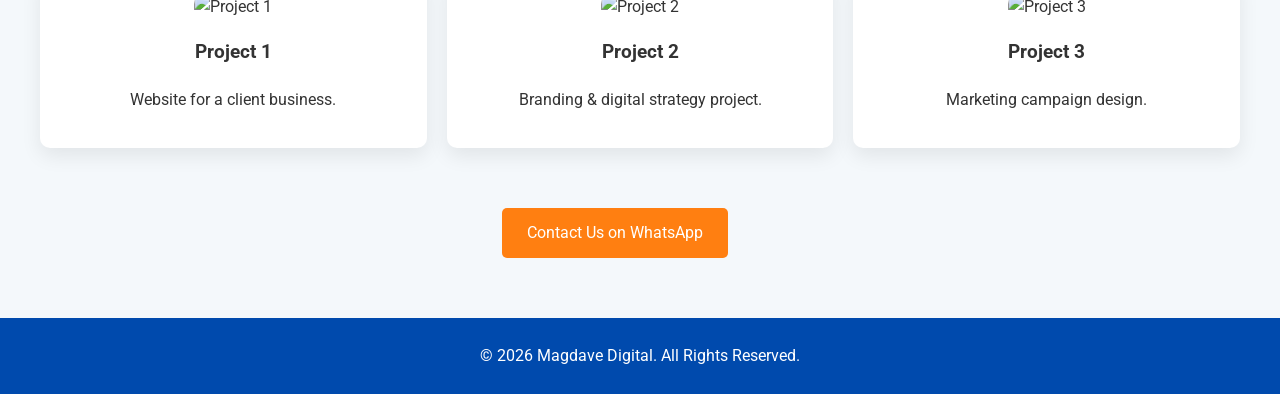
==== commit 09161055: "Add files via upload" ====
--- a/index.html
+++ b/index.html
@@ -10,12 +10,15 @@
 <body>
 
 <!-- NAVBAR -->
-<nav class="navbar" id="navbar">
+<nav class="navbar">
+
+  <!-- LOGO + HAMBURGER -->
   <div class="logo-container">
-    <!-- Logo Placeholder -->
     <img src="https://res.cloudinary.com/dzq20rwzg/image/upload/v1773818804/logo_nztpli.png" class="logo" alt="Magdave Logo">
     <span class="hamburger" id="hamburger">&#9776;</span>
   </div>
+
+  <!-- NAV LINKS -->
   <div class="nav-links" id="nav-links">
     <a href="index.html">Home</a>
     <a href="about.html">About</a>
@@ -23,6 +26,7 @@
     <a href="portfolio.html">Portfolio</a>
     <a href="contact.html">Contact</a>
   </div>
+
 </nav>
 
 <!-- HERO SECTION -->
--- a/style.css
+++ b/style.css
@@ -18,8 +18,8 @@
    NAVBAR
 ========================= */
 .navbar {
-  background-color: #004aad; /* brand blue */
-  padding: 15px 30px;
+  background-color: #004aad;
+  padding: 15px 20px;
   display: flex;
   justify-content: space-between;
   align-items: center;
@@ -28,11 +28,11 @@
   z-index: 1000;
 }
 
-.logo-container { display: flex; align-items: center; gap: 15px; }
-.logo { height: 50px; }
-
+.logo { height: 45px; }
+
+/* NAV LINKS */
 .nav-links {
-  display: flex; 
+  display: flex;
   gap: 15px;
 }
 
@@ -46,27 +46,30 @@
 
 .nav-links a:hover {
   background-color: #ff7f11;
-  transform: scale(1.05);
-}
-
-/* Hamburger Menu (Mobile) */
-.hamburger { display: none; font-size: 30px; cursor: pointer; color: #fff; }
-
-/* =========================
-   HERO SECTION
+}
+
+/* HAMBURGER */
+.hamburger {
+  display: none;
+  font-size: 28px;
+  color: #fff;
+  cursor: pointer;
+}
+
+/* =========================
+   HERO
 ========================= */
 .hero {
   position: relative;
   text-align: center;
-  padding: 140px 20px;
-  overflow: hidden;
+  padding: 120px 20px;
 }
 
 .hero-img {
   width: 100%;
-  height: auto;
+  height: 100%;
+  object-fit: cover;
   filter: brightness(50%);
-  display: block;
 }
 
 .hero-content {
@@ -74,99 +77,70 @@
   top: 50%;
   left: 50%;
   transform: translate(-50%, -50%);
-  color: #fff;
-  max-width: 800px;
+  width: 90%;
+  color: #fff;
 }
 
 .hero-content h1 {
-  font-size: 3em;
-  margin-bottom: 20px;
+  font-size: 2.8em;
 }
 
 .hero-content p {
-  font-size: 1.2em;
-  margin-bottom: 30px;
-}
-
+  font-size: 1.1em;
+  margin: 15px 0;
+}
+
+/* BUTTON */
 .btn {
-  background-color: #ff7f11; 
-  color: #fff;
-  padding: 15px 30px;
-  font-weight: bold;
+  background-color: #ff7f11;
+  color: #fff;
+  padding: 12px 25px;
   border-radius: 5px;
   display: inline-block;
-  transition: 0.3s;
-}
-
-.btn:hover { background-color: #e66600; transform: scale(1.05); }
-
-/* =========================
-   SECTIONS & HEADINGS
+}
+
+/* =========================
+   SECTIONS
 ========================= */
 section {
   max-width: 1200px;
-  margin: 60px auto;
-  padding: 0 20px;
-  position: relative;
+  margin: 50px auto;
+  padding: 0 15px;
 }
 
 section h2 {
   text-align: center;
   color: #004aad;
-  margin-bottom: 40px;
-  font-size: 2em;
-}
-
-/* =========================
-   CARDS (Services / Portfolio / About)
-========================= */
-.card-container, .services-cards, .portfolio-cards, .about-cards {
+  margin-bottom: 30px;
+}
+
+/* =========================
+   CARDS
+========================= */
+.card-container,
+.services-cards,
+.portfolio-cards,
+.about-cards {
   display: flex;
   flex-wrap: wrap;
   justify-content: center;
-  gap: 25px;
-}
-
+  gap: 20px;
+}
+
+/* KEY FIX: FLEXIBLE WIDTH */
 .card {
+  flex: 1 1 300px;  /* 🔥 THIS FIXES MOBILE */
+  max-width: 350px;
   background: #fff;
   border-radius: 10px;
-  padding: 25px;
-  width: 280px;
-  text-align: center;
-  box-shadow: 0 8px 25px rgba(0,0,0,0.08);
-  transition: transform 0.3s, box-shadow 0.3s;
-}
-
-.card:hover {
-  transform: translateY(-10px);
-  box-shadow: 0 12px 30px rgba(0,0,0,0.15);
-}
-
-.card h3 {
-  color: #004aad;
-  margin-bottom: 15px;
+  padding: 20px;
+  text-align: center;
+  box-shadow: 0 8px 20px rgba(0,0,0,0.08);
 }
 
 .card img {
   width: 100%;
   border-radius: 10px;
-  margin-bottom: 15px;
-}
-
-/* =========================
-   FLOATING SHAPES (HOME HERO)
-========================= */
-.shape {
-  position: absolute;
-  border-radius: 50%;
-  opacity: 0.2;
-  z-index: 0;
-  animation: float 6s ease-in-out infinite alternate;
-}
-
-@keyframes float {
-  0% { transform: translateY(0px) translateX(0px); }
-  100% { transform: translateY(-20px) translateX(20px); }
 }
 
 /* =========================
@@ -174,32 +148,67 @@
 ========================= */
 footer {
   text-align: center;
-  padding: 30px 20px;
+  padding: 25px;
   background: #004aad;
   color: #fff;
-  margin-top: 60px;
-}
-
-/* =========================
-   RESPONSIVE
-========================= */
-@media(max-width:900px) {
-  .card-container, .services-cards, .portfolio-cards, .about-cards {
-    flex-direction: column;
-    align-items: center;
-  }
-  .hero-content h1 { font-size: 2.2em; }
+}
+
+/* =========================
+   TABLET
+========================= */
+@media (max-width: 900px) {
+
+  .hero-content h1 {
+    font-size: 2em;
+  }
+
   .nav-links {
     display: none;
     flex-direction: column;
     background: #004aad;
     position: absolute;
-    top: 60px;
+    top: 70px;
     right: 0;
-    width: 200px;
-    border-radius: 5px;
+    width: 220px;
     padding: 15px;
   }
-  .nav-links.active { display: flex; }
-  .hamburger { display: block; }
+
+  .nav-links.active {
+    display: flex;
+  }
+
+  .hamburger {
+    display: block;
+  }
+}
+
+/* =========================
+   MOBILE (PHONES)
+========================= */
+@media (max-width: 600px) {
+
+  .hero {
+    padding: 90px 15px;
+  }
+
+  .hero-content h1 {
+    font-size: 1.6em;
+  }
+
+  .hero-content p {
+    font-size: 1em;
+  }
+
+  .btn {
+    padding: 10px 20px;
+    font-size: 0.9em;
+  }
+
+  .card {
+    flex: 1 1 100%;
+  }
+
+  .logo {
+    height: 40px;
+  }
 }
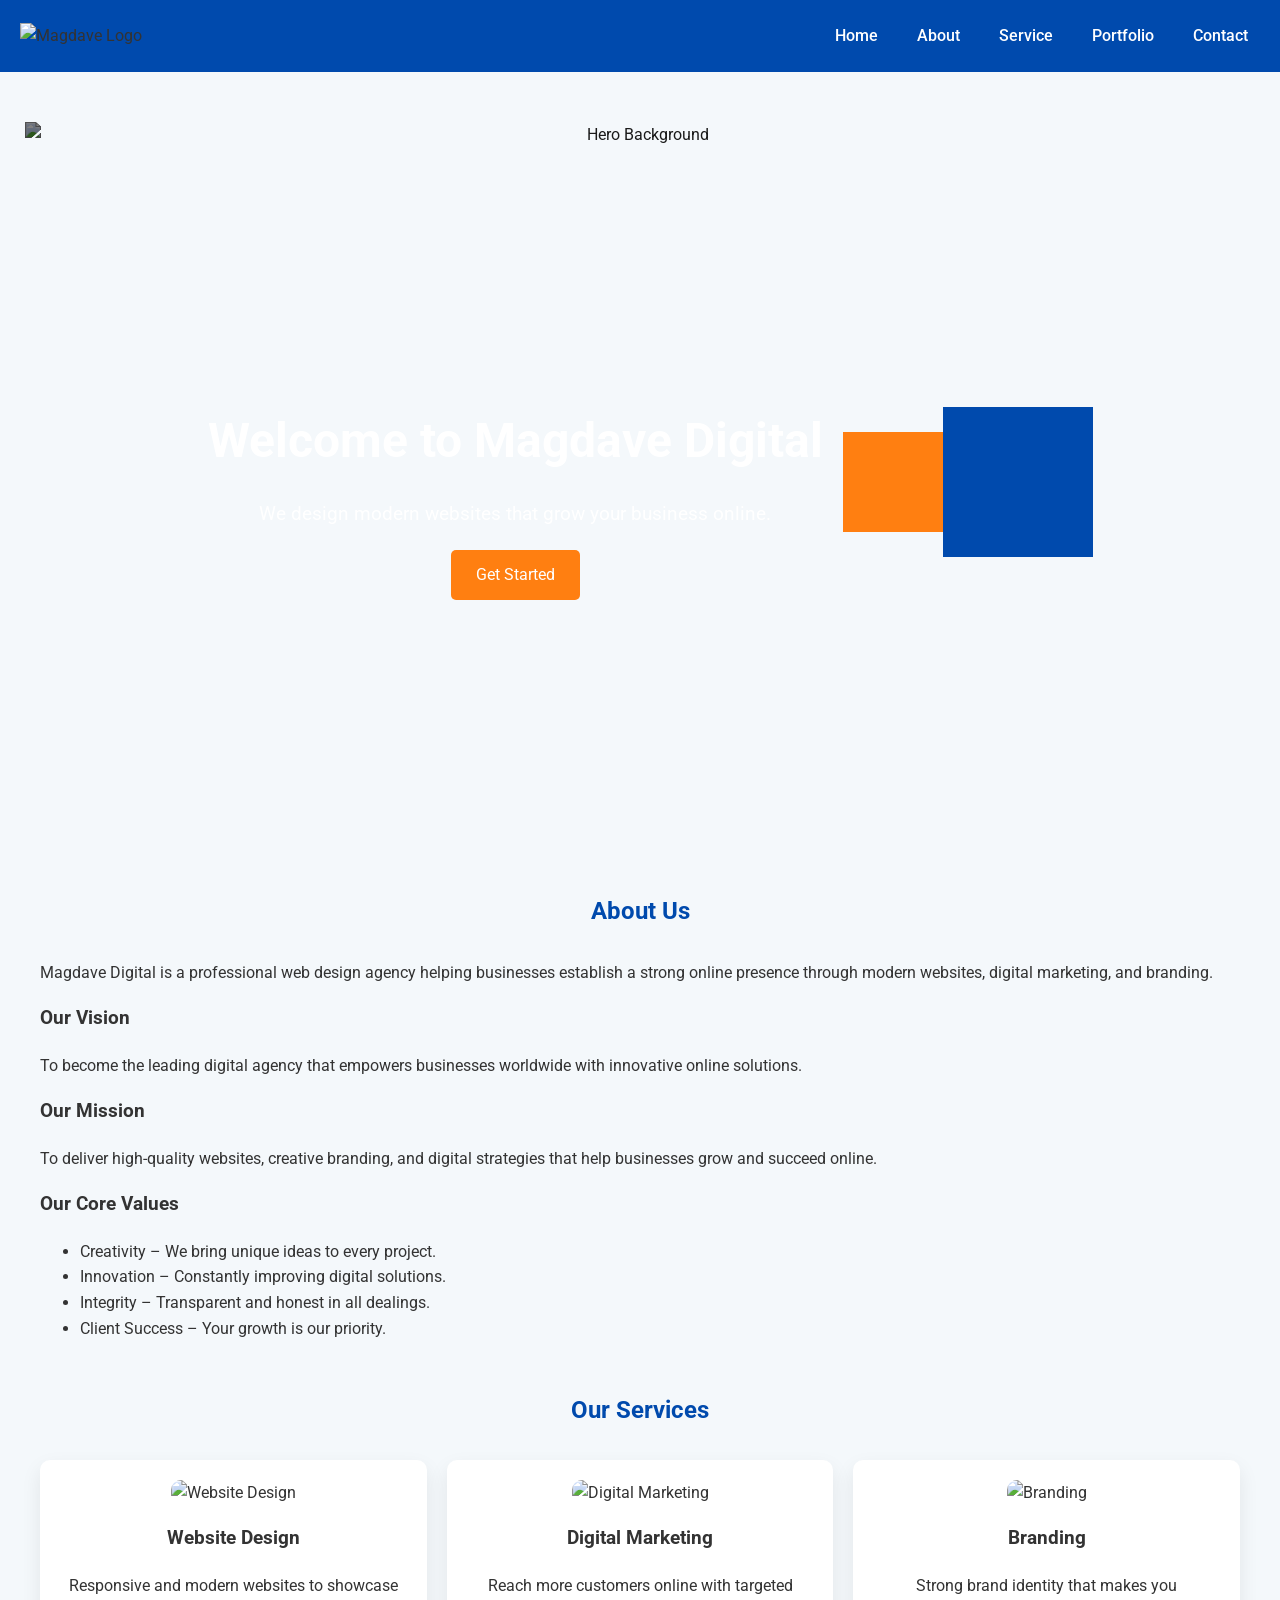
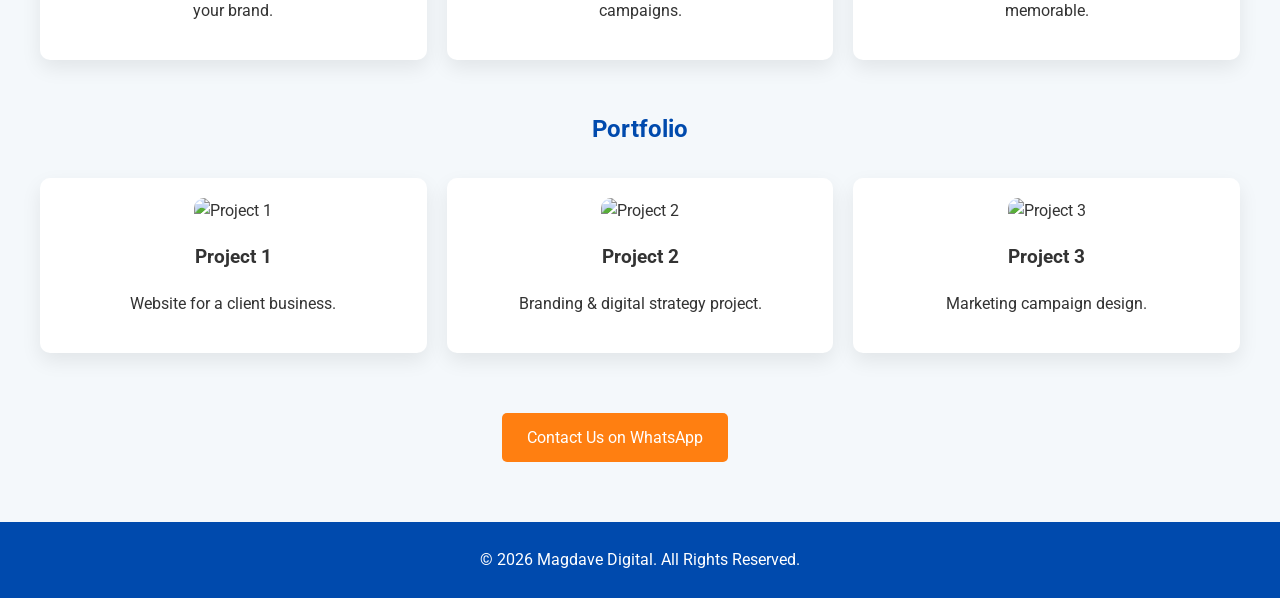
==== commit 8a02873c: "Add files via upload" ====
--- a/index.html
+++ b/index.html
@@ -76,7 +76,7 @@
       <p>Responsive and modern websites to showcase your brand.</p>
     </div>
     <div class="card">
-      <img src="https://res.cloudinary.com/dzq20rwzg/image/upload/v1773819485/digital-marketing-icons-vector-6266766_zmsrp7.avif" alt="Digital Marketing">
+      <img src="https://res.cloudinary.com/dzq20rwzg/image/upload/v1774023600/mart_ltspg5.jpg" alt="Digital Marketing">
       <h3>Digital Marketing</h3>
       <p>Reach more customers online with targeted campaigns.</p>
     </div>
@@ -103,7 +103,7 @@
       <p>Branding & digital strategy project.</p>
     </div>
     <div class="card portfolio-item">
-      <img src="https://res.cloudinary.com/dzq20rwzg/image/upload/v1773819485/digital-marketing-icons-vector-6266766_zmsrp7.avif" alt="Project 3">
+      <img src="https://res.cloudinary.com/dzq20rwzg/image/upload/v1774023600/mart_ltspg5.jpg" alt="Project 3">
       <h3>Project 3</h3>
       <p>Marketing campaign design.</p>
     </div>
--- a/style.css
+++ b/style.css
@@ -62,32 +62,40 @@
 .hero {
   position: relative;
   text-align: center;
-  padding: 120px 20px;
+  overflow: hidden;
+  min-height: 80vh;
+  display: flex;
+  align-items: center;
+  justify-content: center;
 }
 
 .hero-img {
+  position: absolute;
   width: 100%;
   height: 100%;
   object-fit: cover;
+  top: 0;
+  left: 0;
   filter: brightness(50%);
+  z-index: 1;
 }
 
 .hero-content {
-  position: absolute;
-  top: 50%;
-  left: 50%;
-  transform: translate(-50%, -50%);
-  width: 90%;
-  color: #fff;
+  position: relative;
+  z-index: 2;
+  color: #fff;
+  max-width: 90%;
+  padding: 20px;
 }
 
 .hero-content h1 {
-  font-size: 2.8em;
+  font-size: clamp(1.8rem, 5vw, 3rem);
+  margin-bottom: 15px;
 }
 
 .hero-content p {
-  font-size: 1.1em;
-  margin: 15px 0;
+  font-size: clamp(1rem, 3vw, 1.2rem);
+  margin-bottom: 20px;
 }
 
 /* BUTTON */
